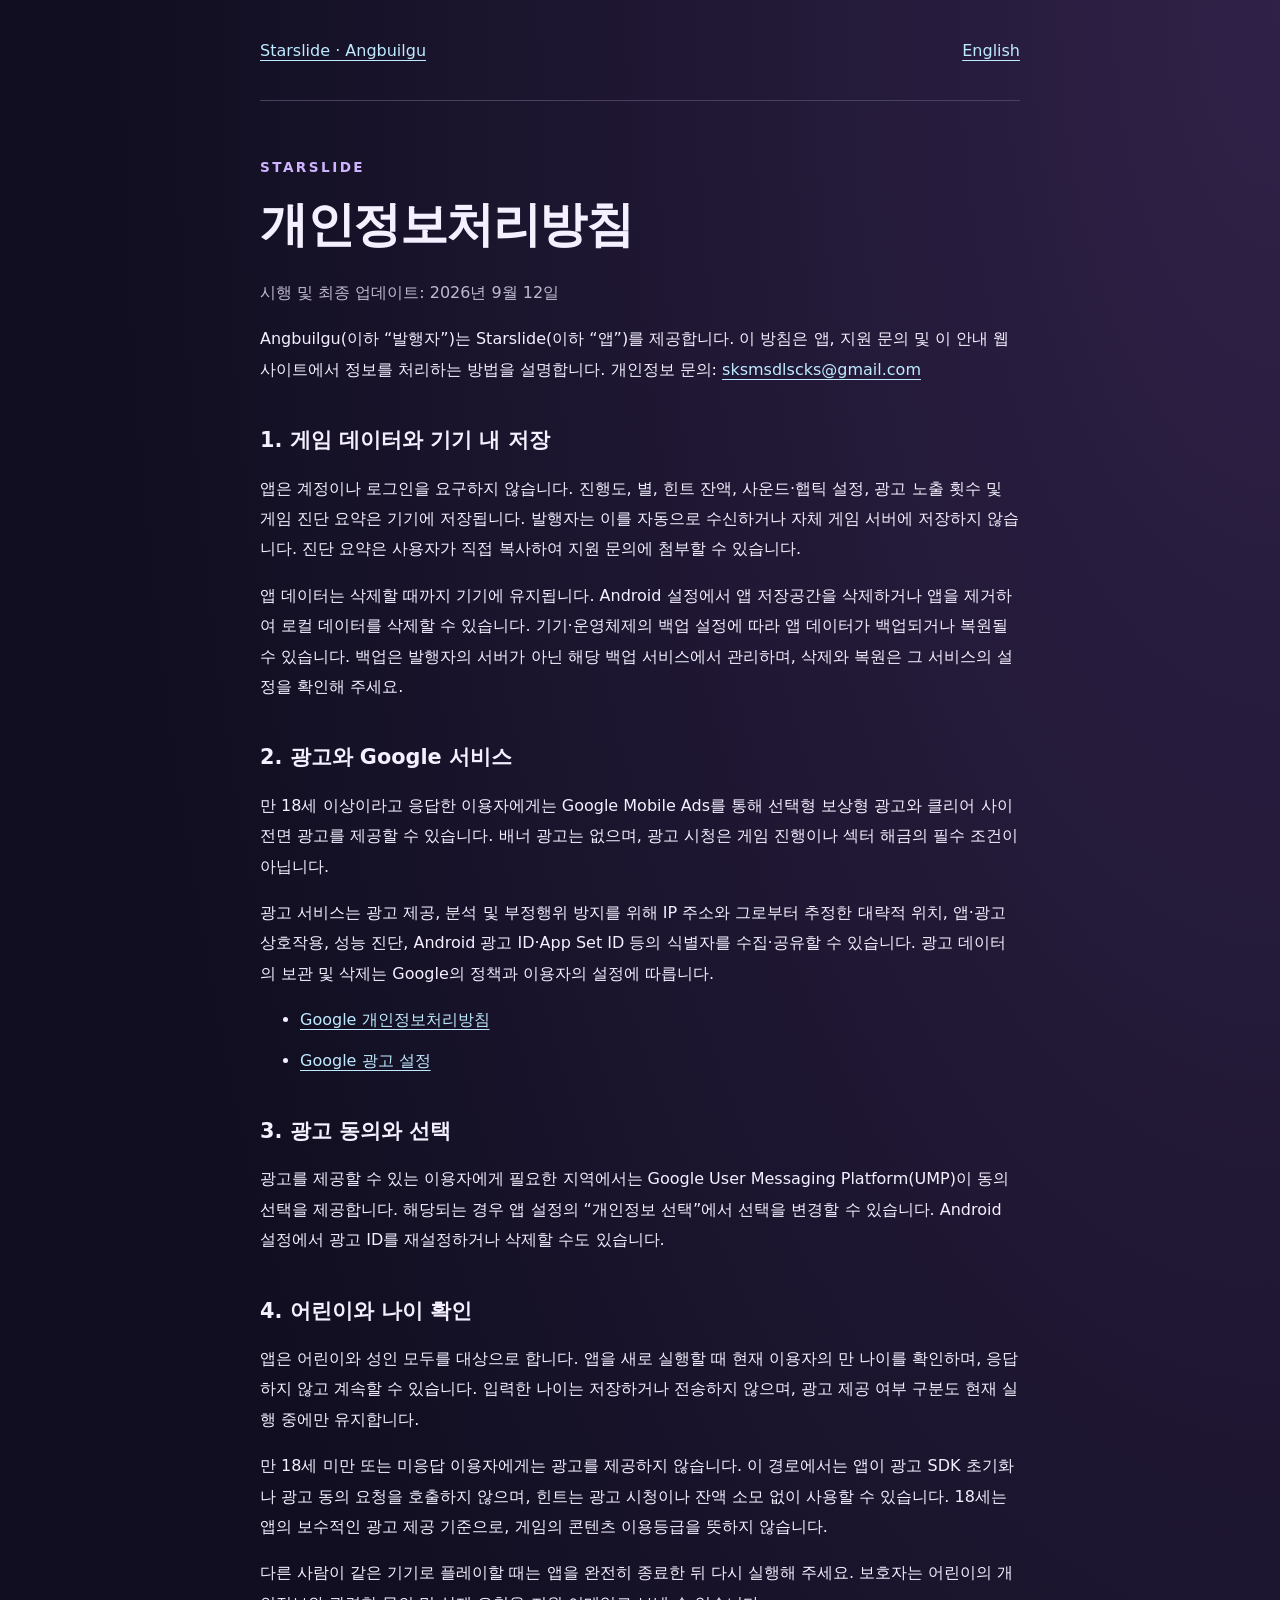
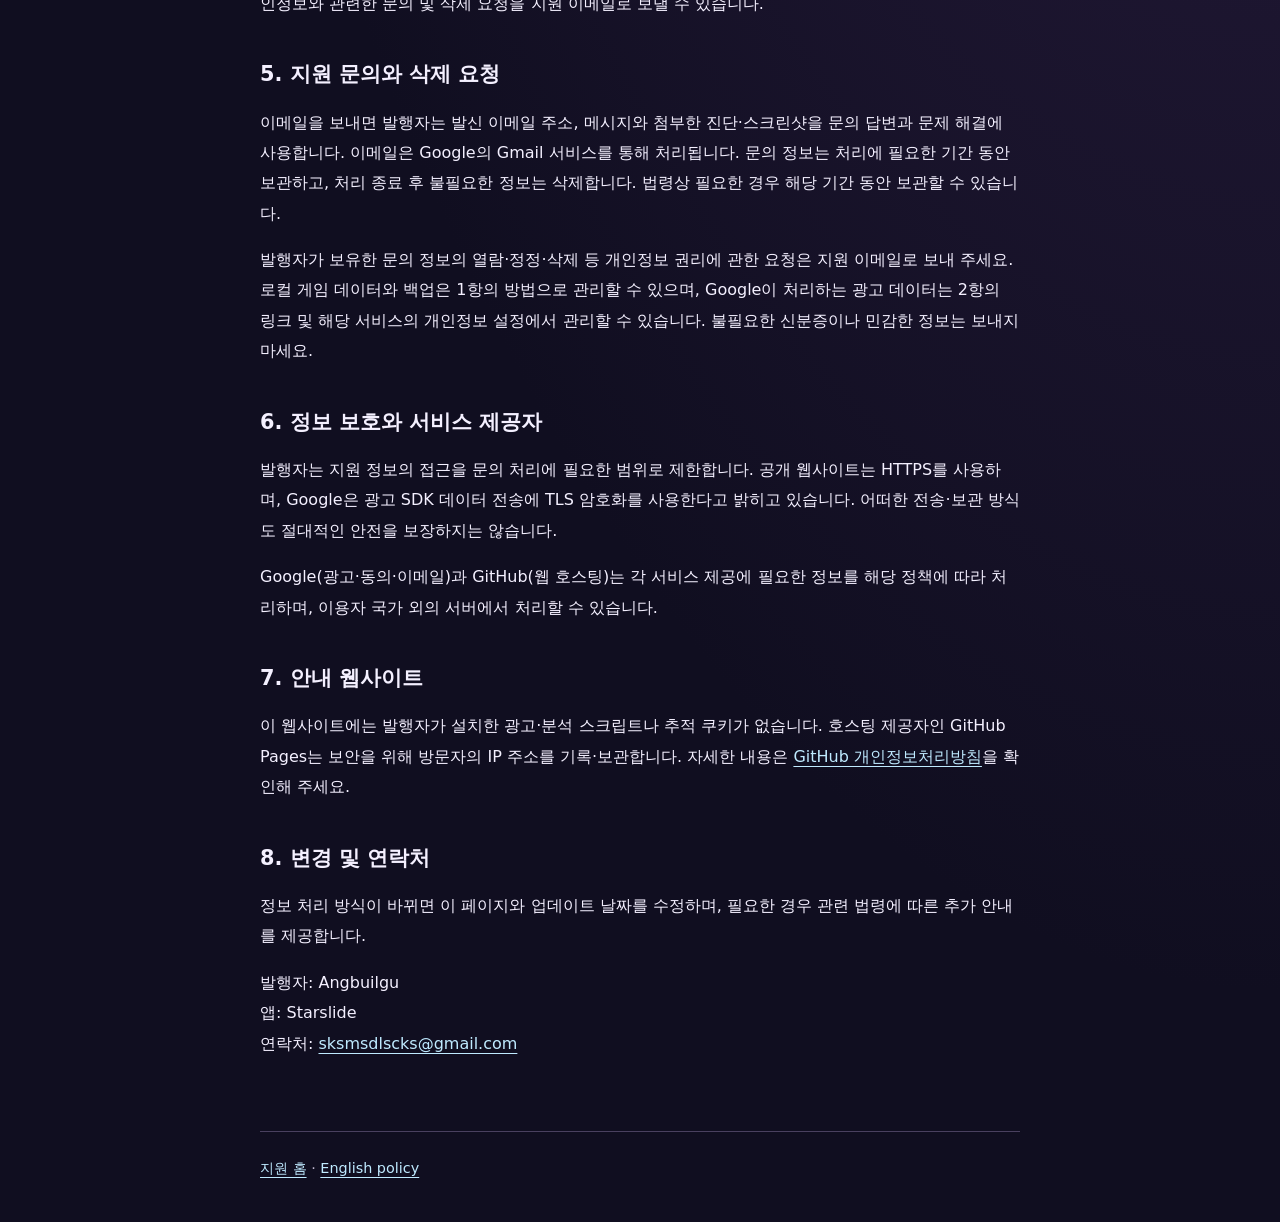
==== starslide/privacy/index.html @ 766b8e60 "docs: Starslide 공개 지원 및 개인정보처리방침 게시" ====
<!doctype html>
<html lang="ko">
<head>
  <meta charset="utf-8">
  <meta name="viewport" content="width=device-width, initial-scale=1">
  <meta name="description" content="Angbuilgu가 제공하는 Starslide의 개인정보처리방침과 지원 연락처.">
  <title>개인정보처리방침 · Starslide</title>
  <link rel="stylesheet" href="/style.css">
  <link rel="alternate" hreflang="en" href="https://angbuilgu.github.io/starslide/privacy/en/">
</head>
<body>
  <header><a href="/">Starslide · Angbuilgu</a><nav aria-label="언어"><a href="/starslide/privacy/en/" lang="en">English</a></nav></header>
  <main>
    <p class="eyebrow">STARSLIDE</p><h1>개인정보처리방침</h1>
    <p class="muted">시행 및 최종 업데이트: 2026년 9월 12일</p>
    <p>Angbuilgu(이하 “발행자”)는 Starslide(이하 “앱”)를 제공합니다. 이 방침은 앱, 지원 문의 및 이 안내 웹사이트에서 정보를 처리하는 방법을 설명합니다. 개인정보 문의: <a href="mailto:sksmsdlscks@gmail.com">sksmsdlscks@gmail.com</a></p>
    <h2>1. 게임 데이터와 기기 내 저장</h2>
    <p>앱은 계정이나 로그인을 요구하지 않습니다. 진행도, 별, 힌트 잔액, 사운드·햅틱 설정, 광고 노출 횟수 및 게임 진단 요약은 기기에 저장됩니다. 발행자는 이를 자동으로 수신하거나 자체 게임 서버에 저장하지 않습니다. 진단 요약은 사용자가 직접 복사하여 지원 문의에 첨부할 수 있습니다.</p>
    <p>앱 데이터는 삭제할 때까지 기기에 유지됩니다. Android 설정에서 앱 저장공간을 삭제하거나 앱을 제거하여 로컬 데이터를 삭제할 수 있습니다. 기기·운영체제의 백업 설정에 따라 앱 데이터가 백업되거나 복원될 수 있습니다. 백업은 발행자의 서버가 아닌 해당 백업 서비스에서 관리하며, 삭제와 복원은 그 서비스의 설정을 확인해 주세요.</p>
    <h2>2. 광고와 Google 서비스</h2>
    <p>만 18세 이상이라고 응답한 이용자에게는 Google Mobile Ads를 통해 선택형 보상형 광고와 클리어 사이 전면 광고를 제공할 수 있습니다. 배너 광고는 없으며, 광고 시청은 게임 진행이나 섹터 해금의 필수 조건이 아닙니다.</p>
    <p>광고 서비스는 광고 제공, 분석 및 부정행위 방지를 위해 IP 주소와 그로부터 추정한 대략적 위치, 앱·광고 상호작용, 성능 진단, Android 광고 ID·App Set ID 등의 식별자를 수집·공유할 수 있습니다. 광고 데이터의 보관 및 삭제는 Google의 정책과 이용자의 설정에 따릅니다.</p>
    <ul><li><a href="https://policies.google.com/privacy">Google 개인정보처리방침</a></li><li><a href="https://myadcenter.google.com/">Google 광고 설정</a></li></ul>
    <h2>3. 광고 동의와 선택</h2>
    <p>광고를 제공할 수 있는 이용자에게 필요한 지역에서는 Google User Messaging Platform(UMP)이 동의 선택을 제공합니다. 해당되는 경우 앱 설정의 “개인정보 선택”에서 선택을 변경할 수 있습니다. Android 설정에서 광고 ID를 재설정하거나 삭제할 수도 있습니다.</p>
    <h2>4. 어린이와 나이 확인</h2>
    <p>앱은 어린이와 성인 모두를 대상으로 합니다. 앱을 새로 실행할 때 현재 이용자의 만 나이를 확인하며, 응답하지 않고 계속할 수 있습니다. 입력한 나이는 저장하거나 전송하지 않으며, 광고 제공 여부 구분도 현재 실행 중에만 유지합니다.</p>
    <p>만 18세 미만 또는 미응답 이용자에게는 광고를 제공하지 않습니다. 이 경로에서는 앱이 광고 SDK 초기화나 광고 동의 요청을 호출하지 않으며, 힌트는 광고 시청이나 잔액 소모 없이 사용할 수 있습니다. 18세는 앱의 보수적인 광고 제공 기준으로, 게임의 콘텐츠 이용등급을 뜻하지 않습니다.</p>
    <p>다른 사람이 같은 기기로 플레이할 때는 앱을 완전히 종료한 뒤 다시 실행해 주세요. 보호자는 어린이의 개인정보와 관련한 문의 및 삭제 요청을 지원 이메일로 보낼 수 있습니다.</p>
    <h2>5. 지원 문의와 삭제 요청</h2>
    <p>이메일을 보내면 발행자는 발신 이메일 주소, 메시지와 첨부한 진단·스크린샷을 문의 답변과 문제 해결에 사용합니다. 이메일은 Google의 Gmail 서비스를 통해 처리됩니다. 문의 정보는 처리에 필요한 기간 동안 보관하고, 처리 종료 후 불필요한 정보는 삭제합니다. 법령상 필요한 경우 해당 기간 동안 보관할 수 있습니다.</p>
    <p>발행자가 보유한 문의 정보의 열람·정정·삭제 등 개인정보 권리에 관한 요청은 지원 이메일로 보내 주세요. 로컬 게임 데이터와 백업은 1항의 방법으로 관리할 수 있으며, Google이 처리하는 광고 데이터는 2항의 링크 및 해당 서비스의 개인정보 설정에서 관리할 수 있습니다. 불필요한 신분증이나 민감한 정보는 보내지 마세요.</p>
    <h2>6. 정보 보호와 서비스 제공자</h2>
    <p>발행자는 지원 정보의 접근을 문의 처리에 필요한 범위로 제한합니다. 공개 웹사이트는 HTTPS를 사용하며, Google은 광고 SDK 데이터 전송에 TLS 암호화를 사용한다고 밝히고 있습니다. 어떠한 전송·보관 방식도 절대적인 안전을 보장하지는 않습니다.</p>
    <p>Google(광고·동의·이메일)과 GitHub(웹 호스팅)는 각 서비스 제공에 필요한 정보를 해당 정책에 따라 처리하며, 이용자 국가 외의 서버에서 처리할 수 있습니다.</p>
    <h2>7. 안내 웹사이트</h2>
    <p>이 웹사이트에는 발행자가 설치한 광고·분석 스크립트나 추적 쿠키가 없습니다. 호스팅 제공자인 GitHub Pages는 보안을 위해 방문자의 IP 주소를 기록·보관합니다. 자세한 내용은 <a href="https://docs.github.com/en/site-policy/privacy-policies/github-general-privacy-statement">GitHub 개인정보처리방침</a>을 확인해 주세요.</p>
    <h2>8. 변경 및 연락처</h2>
    <p>정보 처리 방식이 바뀌면 이 페이지와 업데이트 날짜를 수정하며, 필요한 경우 관련 법령에 따른 추가 안내를 제공합니다.</p>
    <p>발행자: Angbuilgu<br>앱: Starslide<br>연락처: <a href="mailto:sksmsdlscks@gmail.com">sksmsdlscks@gmail.com</a></p>
  </main>
  <footer><a href="/">지원 홈</a> · <a href="/starslide/privacy/en/" lang="en">English policy</a></footer>
</body>
</html>
---- style.css ----
:root { color-scheme: dark; font-family: system-ui, -apple-system, BlinkMacSystemFont, "Segoe UI", sans-serif; background: #100e20; color: #f4f0ff; }
* { box-sizing: border-box; }
body { margin: 0; background: radial-gradient(ellipse at top right, #302148, transparent 65%); min-height: 100vh; }
main, header, footer { width: min(100% - 40px, 760px); margin-inline: auto; }
header { display: flex; flex-wrap: wrap; gap: 16px; align-items: center; justify-content: space-between; padding-block: 28px; border-bottom: 1px solid #49405f; }
nav { display: flex; flex-wrap: wrap; gap: 20px; }
a { color: #bfeaff; text-underline-offset: 4px; overflow-wrap: anywhere; }
a:hover { color: white; }
a:focus-visible { outline: 3px solid #ffc477; outline-offset: 5px; }
nav a, .button { display: inline-flex; min-height: 44px; align-items: center; }
main { padding-block: 40px 56px; }
h1 { font-size: clamp(2rem, 7vw, 3rem); line-height: 1.25; margin: 12px 0 24px; letter-spacing: -.03em; }
h2 { font-size: 1.3rem; line-height: 1.5; margin-top: 40px; }
p, li { font-size: 1rem; line-height: 1.9; overflow-wrap: anywhere; }
li + li { margin-top: 10px; }
.eyebrow { color: #ceb3ff; font-weight: 700; letter-spacing: .18em; font-size: .85rem; }
.muted { color: #c0b8cf; }
.hero { padding-block: 36px; }
.hero h1 { letter-spacing: .12em; }
.panel { border: 1px solid #5a496f; border-radius: 20px; padding: 24px; margin-top: 28px; background: #21192e; }
.panel h2 { margin-top: 0; }
.button { padding: 10px 18px; border: 1px solid #9f80cd; border-radius: 12px; text-decoration: none; margin: 6px 8px 6px 0; }
footer { border-top: 1px solid #49405f; padding-block: 24px 40px; color: #c0b8cf; font-size: .9rem; line-height: 1.8; }
@media (max-width: 400px) { main, header, footer { width: calc(100% - 32px); } .panel { padding: 18px; } }
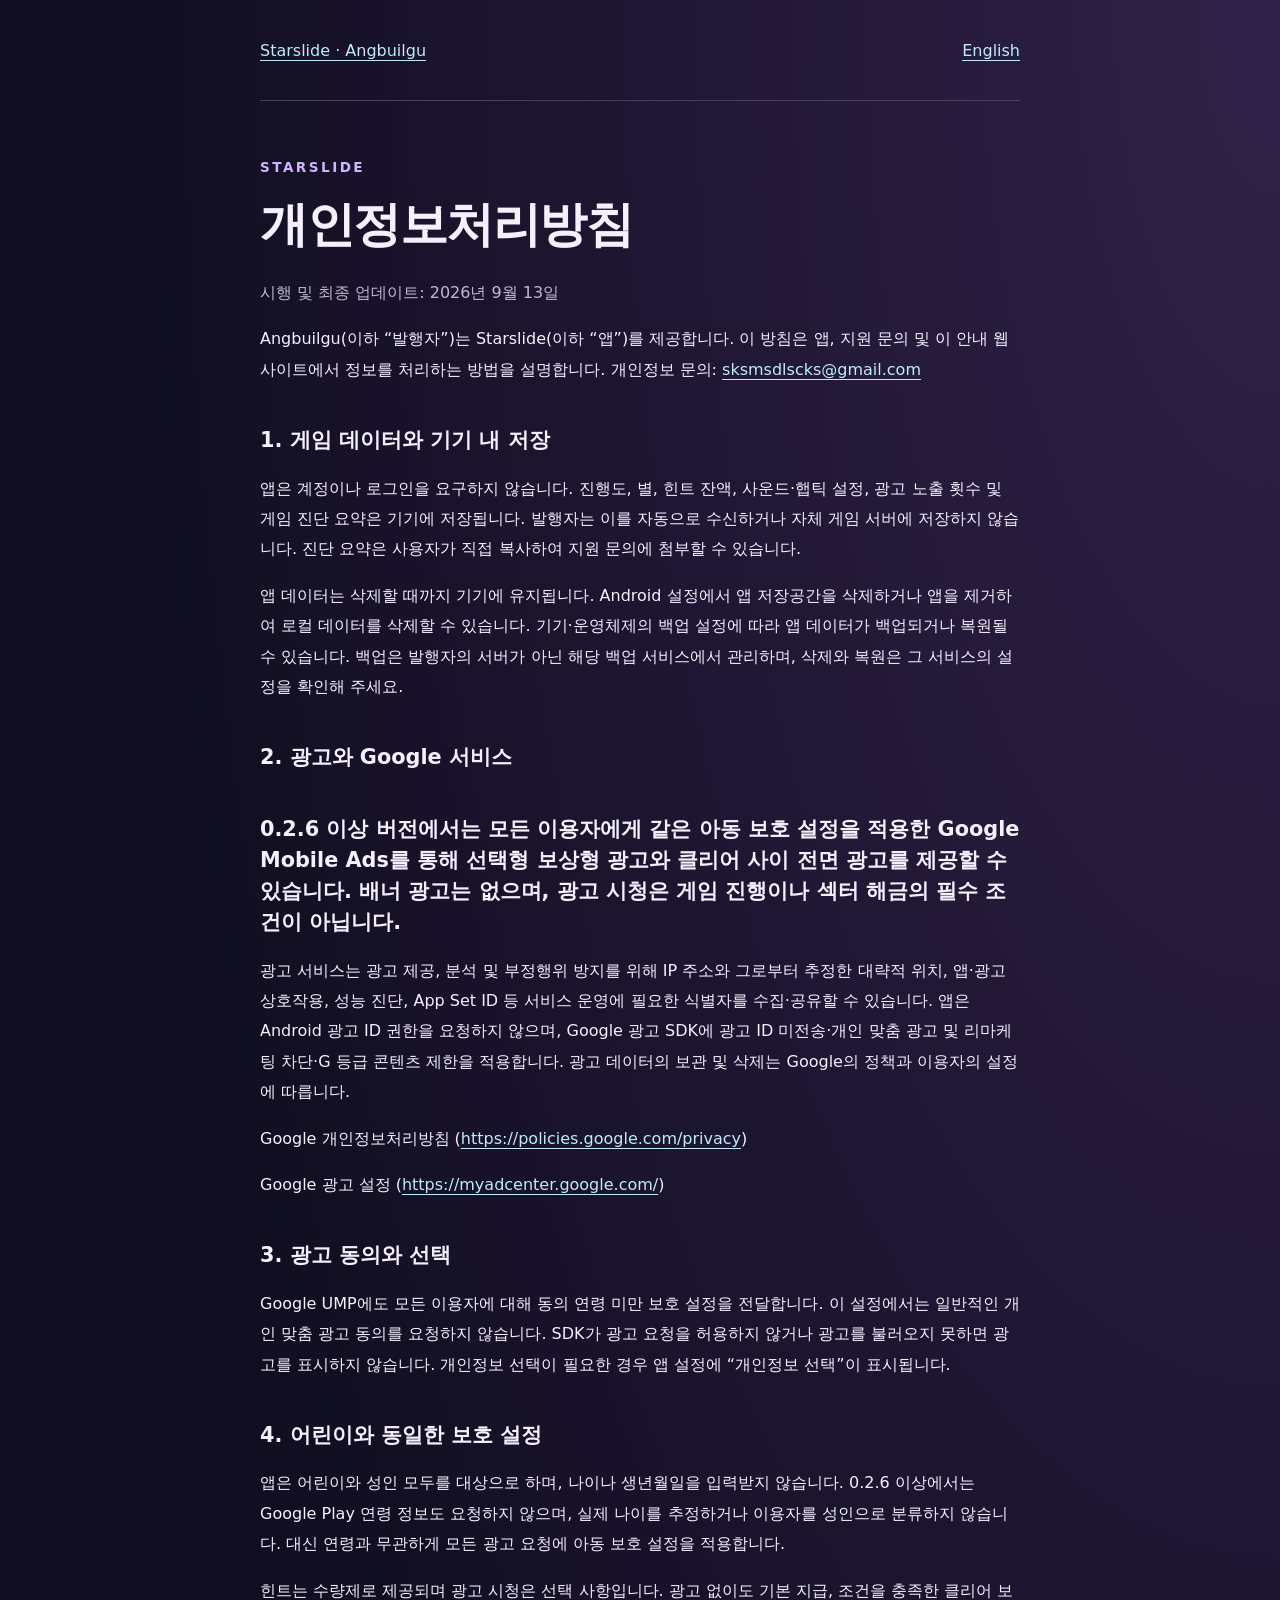
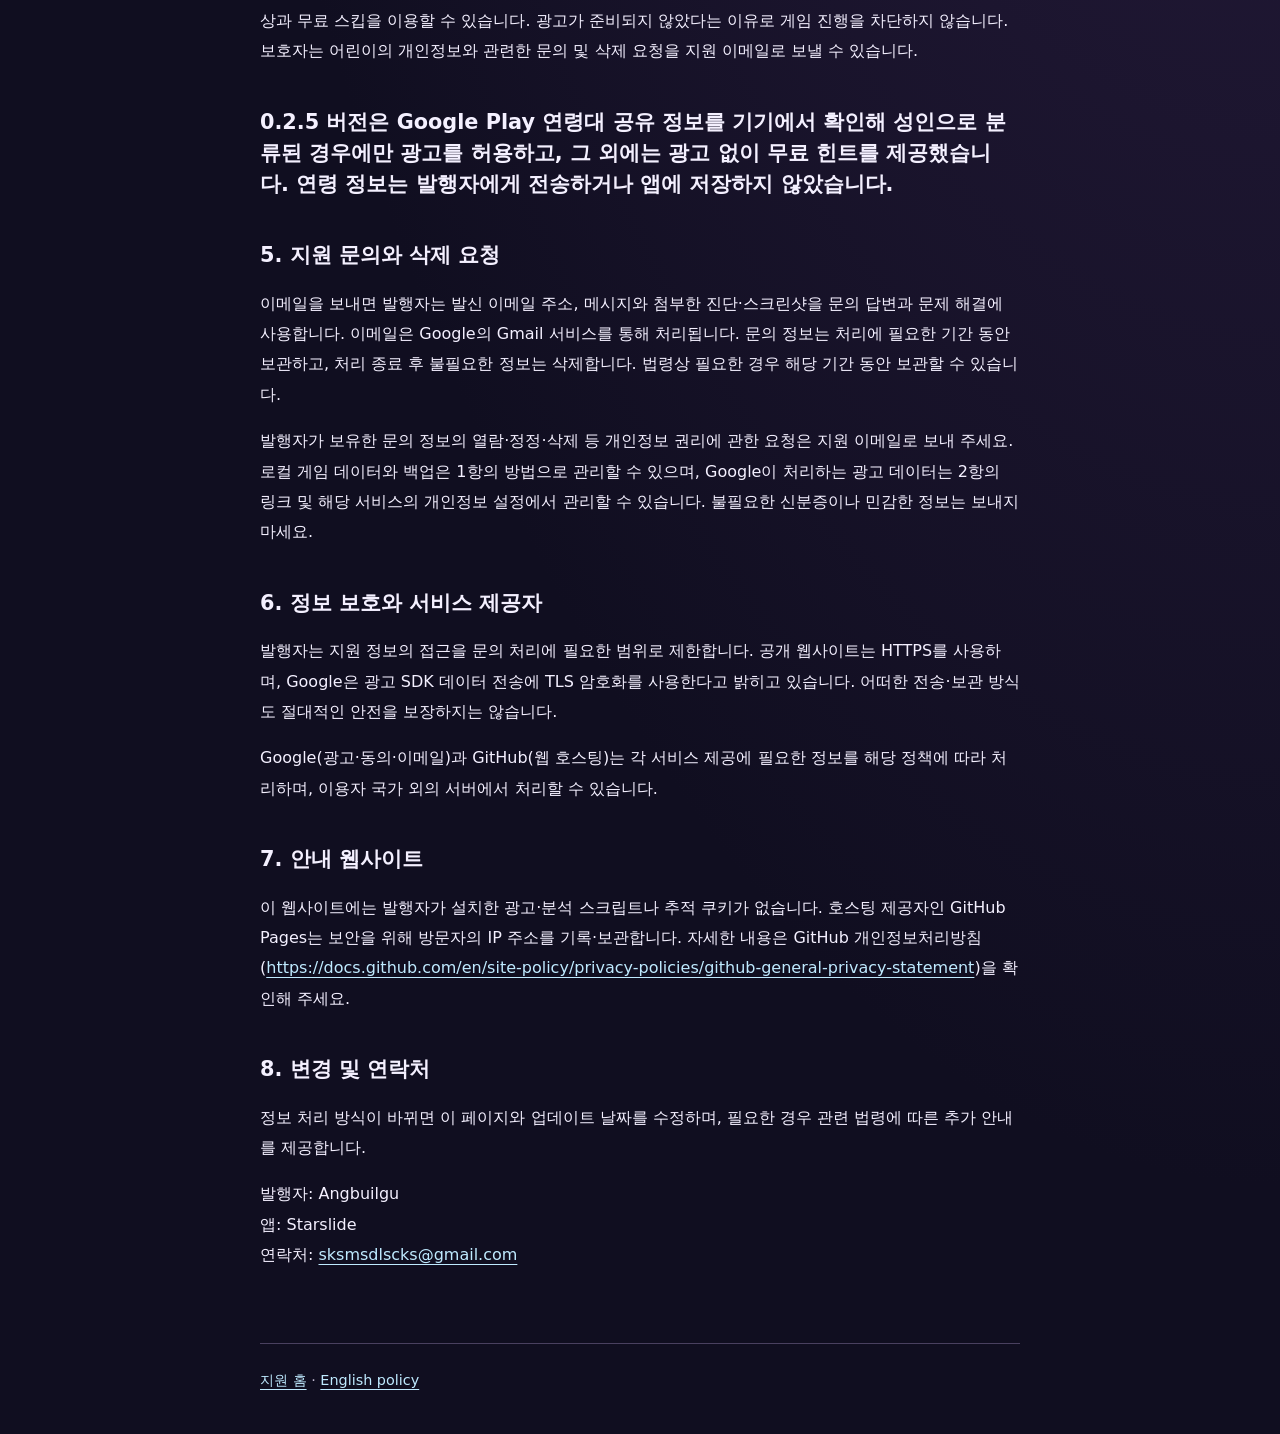
==== commit 68ea16c9: "docs: 나이 입력 없는 보호 광고 정책을 한국어 영어로 동기화" ====
--- a/starslide/privacy/index.html
+++ b/starslide/privacy/index.html
@@ -11,22 +11,24 @@
 <body>
   <header><a href="/">Starslide · Angbuilgu</a><nav aria-label="언어"><a href="/starslide/privacy/en/" lang="en">English</a></nav></header>
   <main>
-    <p class="eyebrow">STARSLIDE</p><h1>개인정보처리방침</h1>
-    <p class="muted">시행 및 최종 업데이트: 2026년 9월 12일</p>
+    <p class="eyebrow">STARSLIDE</p>
+    <h1>개인정보처리방침</h1>
+    <p class="muted">시행 및 최종 업데이트: 2026년 9월 13일</p>
     <p>Angbuilgu(이하 “발행자”)는 Starslide(이하 “앱”)를 제공합니다. 이 방침은 앱, 지원 문의 및 이 안내 웹사이트에서 정보를 처리하는 방법을 설명합니다. 개인정보 문의: <a href="mailto:sksmsdlscks@gmail.com">sksmsdlscks@gmail.com</a></p>
     <h2>1. 게임 데이터와 기기 내 저장</h2>
     <p>앱은 계정이나 로그인을 요구하지 않습니다. 진행도, 별, 힌트 잔액, 사운드·햅틱 설정, 광고 노출 횟수 및 게임 진단 요약은 기기에 저장됩니다. 발행자는 이를 자동으로 수신하거나 자체 게임 서버에 저장하지 않습니다. 진단 요약은 사용자가 직접 복사하여 지원 문의에 첨부할 수 있습니다.</p>
     <p>앱 데이터는 삭제할 때까지 기기에 유지됩니다. Android 설정에서 앱 저장공간을 삭제하거나 앱을 제거하여 로컬 데이터를 삭제할 수 있습니다. 기기·운영체제의 백업 설정에 따라 앱 데이터가 백업되거나 복원될 수 있습니다. 백업은 발행자의 서버가 아닌 해당 백업 서비스에서 관리하며, 삭제와 복원은 그 서비스의 설정을 확인해 주세요.</p>
     <h2>2. 광고와 Google 서비스</h2>
-    <p>만 18세 이상이라고 응답한 이용자에게는 Google Mobile Ads를 통해 선택형 보상형 광고와 클리어 사이 전면 광고를 제공할 수 있습니다. 배너 광고는 없으며, 광고 시청은 게임 진행이나 섹터 해금의 필수 조건이 아닙니다.</p>
-    <p>광고 서비스는 광고 제공, 분석 및 부정행위 방지를 위해 IP 주소와 그로부터 추정한 대략적 위치, 앱·광고 상호작용, 성능 진단, Android 광고 ID·App Set ID 등의 식별자를 수집·공유할 수 있습니다. 광고 데이터의 보관 및 삭제는 Google의 정책과 이용자의 설정에 따릅니다.</p>
-    <ul><li><a href="https://policies.google.com/privacy">Google 개인정보처리방침</a></li><li><a href="https://myadcenter.google.com/">Google 광고 설정</a></li></ul>
+    <h2>0.2.6 이상 버전에서는 모든 이용자에게 같은 아동 보호 설정을 적용한 Google Mobile Ads를 통해 선택형 보상형 광고와 클리어 사이 전면 광고를 제공할 수 있습니다. 배너 광고는 없으며, 광고 시청은 게임 진행이나 섹터 해금의 필수 조건이 아닙니다.</h2>
+    <p>광고 서비스는 광고 제공, 분석 및 부정행위 방지를 위해 IP 주소와 그로부터 추정한 대략적 위치, 앱·광고 상호작용, 성능 진단, App Set ID 등 서비스 운영에 필요한 식별자를 수집·공유할 수 있습니다. 앱은 Android 광고 ID 권한을 요청하지 않으며, Google 광고 SDK에 광고 ID 미전송·개인 맞춤 광고 및 리마케팅 차단·G 등급 콘텐츠 제한을 적용합니다. 광고 데이터의 보관 및 삭제는 Google의 정책과 이용자의 설정에 따릅니다.</p>
+    <p>Google 개인정보처리방침 (<a href="https://policies.google.com/privacy">https://policies.google.com/privacy</a>)</p>
+    <p>Google 광고 설정 (<a href="https://myadcenter.google.com/">https://myadcenter.google.com/</a>)</p>
     <h2>3. 광고 동의와 선택</h2>
-    <p>광고를 제공할 수 있는 이용자에게 필요한 지역에서는 Google User Messaging Platform(UMP)이 동의 선택을 제공합니다. 해당되는 경우 앱 설정의 “개인정보 선택”에서 선택을 변경할 수 있습니다. Android 설정에서 광고 ID를 재설정하거나 삭제할 수도 있습니다.</p>
-    <h2>4. 어린이와 나이 확인</h2>
-    <p>앱은 어린이와 성인 모두를 대상으로 합니다. 앱을 새로 실행할 때 현재 이용자의 만 나이를 확인하며, 응답하지 않고 계속할 수 있습니다. 입력한 나이는 저장하거나 전송하지 않으며, 광고 제공 여부 구분도 현재 실행 중에만 유지합니다.</p>
-    <p>만 18세 미만 또는 미응답 이용자에게는 광고를 제공하지 않습니다. 이 경로에서는 앱이 광고 SDK 초기화나 광고 동의 요청을 호출하지 않으며, 힌트는 광고 시청이나 잔액 소모 없이 사용할 수 있습니다. 18세는 앱의 보수적인 광고 제공 기준으로, 게임의 콘텐츠 이용등급을 뜻하지 않습니다.</p>
-    <p>다른 사람이 같은 기기로 플레이할 때는 앱을 완전히 종료한 뒤 다시 실행해 주세요. 보호자는 어린이의 개인정보와 관련한 문의 및 삭제 요청을 지원 이메일로 보낼 수 있습니다.</p>
+    <p>Google UMP에도 모든 이용자에 대해 동의 연령 미만 보호 설정을 전달합니다. 이 설정에서는 일반적인 개인 맞춤 광고 동의를 요청하지 않습니다. SDK가 광고 요청을 허용하지 않거나 광고를 불러오지 못하면 광고를 표시하지 않습니다. 개인정보 선택이 필요한 경우 앱 설정에 “개인정보 선택”이 표시됩니다.</p>
+    <h2>4. 어린이와 동일한 보호 설정</h2>
+    <p>앱은 어린이와 성인 모두를 대상으로 하며, 나이나 생년월일을 입력받지 않습니다. 0.2.6 이상에서는 Google Play 연령 정보도 요청하지 않으며, 실제 나이를 추정하거나 이용자를 성인으로 분류하지 않습니다. 대신 연령과 무관하게 모든 광고 요청에 아동 보호 설정을 적용합니다.</p>
+    <p>힌트는 수량제로 제공되며 광고 시청은 선택 사항입니다. 광고 없이도 기본 지급, 조건을 충족한 클리어 보상과 무료 스킵을 이용할 수 있습니다. 광고가 준비되지 않았다는 이유로 게임 진행을 차단하지 않습니다. 보호자는 어린이의 개인정보와 관련한 문의 및 삭제 요청을 지원 이메일로 보낼 수 있습니다.</p>
+    <h2>0.2.5 버전은 Google Play 연령대 공유 정보를 기기에서 확인해 성인으로 분류된 경우에만 광고를 허용하고, 그 외에는 광고 없이 무료 힌트를 제공했습니다. 연령 정보는 발행자에게 전송하거나 앱에 저장하지 않았습니다.</h2>
     <h2>5. 지원 문의와 삭제 요청</h2>
     <p>이메일을 보내면 발행자는 발신 이메일 주소, 메시지와 첨부한 진단·스크린샷을 문의 답변과 문제 해결에 사용합니다. 이메일은 Google의 Gmail 서비스를 통해 처리됩니다. 문의 정보는 처리에 필요한 기간 동안 보관하고, 처리 종료 후 불필요한 정보는 삭제합니다. 법령상 필요한 경우 해당 기간 동안 보관할 수 있습니다.</p>
     <p>발행자가 보유한 문의 정보의 열람·정정·삭제 등 개인정보 권리에 관한 요청은 지원 이메일로 보내 주세요. 로컬 게임 데이터와 백업은 1항의 방법으로 관리할 수 있으며, Google이 처리하는 광고 데이터는 2항의 링크 및 해당 서비스의 개인정보 설정에서 관리할 수 있습니다. 불필요한 신분증이나 민감한 정보는 보내지 마세요.</p>
@@ -34,7 +36,7 @@
     <p>발행자는 지원 정보의 접근을 문의 처리에 필요한 범위로 제한합니다. 공개 웹사이트는 HTTPS를 사용하며, Google은 광고 SDK 데이터 전송에 TLS 암호화를 사용한다고 밝히고 있습니다. 어떠한 전송·보관 방식도 절대적인 안전을 보장하지는 않습니다.</p>
     <p>Google(광고·동의·이메일)과 GitHub(웹 호스팅)는 각 서비스 제공에 필요한 정보를 해당 정책에 따라 처리하며, 이용자 국가 외의 서버에서 처리할 수 있습니다.</p>
     <h2>7. 안내 웹사이트</h2>
-    <p>이 웹사이트에는 발행자가 설치한 광고·분석 스크립트나 추적 쿠키가 없습니다. 호스팅 제공자인 GitHub Pages는 보안을 위해 방문자의 IP 주소를 기록·보관합니다. 자세한 내용은 <a href="https://docs.github.com/en/site-policy/privacy-policies/github-general-privacy-statement">GitHub 개인정보처리방침</a>을 확인해 주세요.</p>
+    <p>이 웹사이트에는 발행자가 설치한 광고·분석 스크립트나 추적 쿠키가 없습니다. 호스팅 제공자인 GitHub Pages는 보안을 위해 방문자의 IP 주소를 기록·보관합니다. 자세한 내용은 GitHub 개인정보처리방침 (<a href="https://docs.github.com/en/site-policy/privacy-policies/github-general-privacy-statement">https://docs.github.com/en/site-policy/privacy-policies/github-general-privacy-statement</a>)을 확인해 주세요.</p>
     <h2>8. 변경 및 연락처</h2>
     <p>정보 처리 방식이 바뀌면 이 페이지와 업데이트 날짜를 수정하며, 필요한 경우 관련 법령에 따른 추가 안내를 제공합니다.</p>
     <p>발행자: Angbuilgu<br>앱: Starslide<br>연락처: <a href="mailto:sksmsdlscks@gmail.com">sksmsdlscks@gmail.com</a></p>
